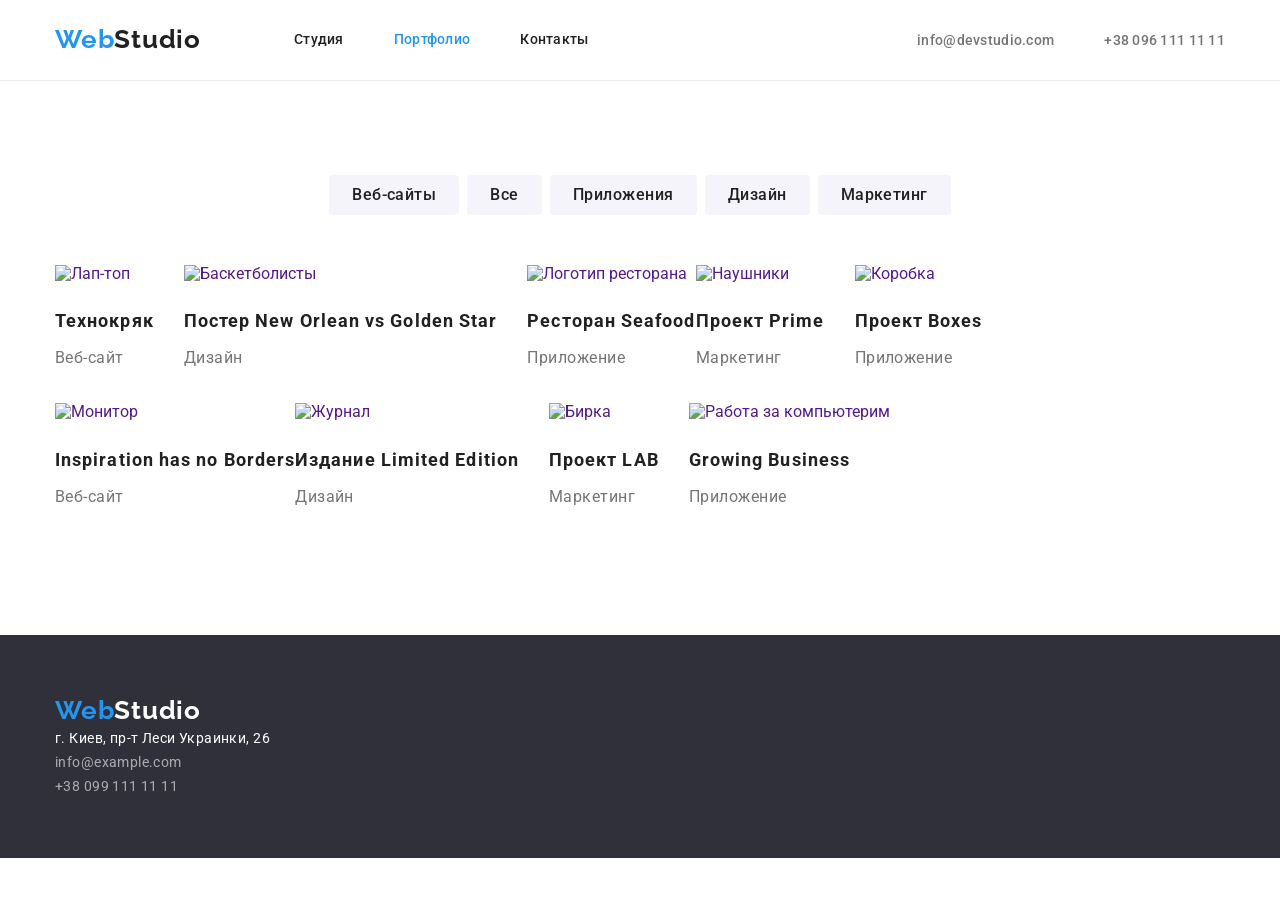
==== portfolio.html @ 8a638c25 "files from hw3 added" ====
<!DOCTYPE html>
<html lang="ru">
  <head>
    <meta charset="UTF-8" />
    <meta name="viewport" content="width=device-width, initial-scale=1.0" />
    <title>Document</title>
    <link
      rel="stylesheet"
      href="https://cdnjs.cloudflare.com/ajax/libs/modern-normalize/0.7.0/modern-normalize.min.css"
    />
    <link
      href="https://fonts.googleapis.com/css2?family=Raleway:wght@700&family=Roboto:wght@400;500;700&display=swap"
      rel="stylesheet"
    />
    <link rel="stylesheet" href="./css/styles.css" />
  </head>
  <body>
    <header class="header">
      <div class="container page-header">
        <nav class="site-nav">
          <a class="logo" href="./index.html">
            Web<span class="light">Studio</span>
          </a>
          <ul class="nav-list">
            <li class="item"><a href="./index.html" class="link">Студия</a></li>
            <li class="item">
              <a href="./portfolio.html" class="link current">Портфолио</a>
            </li>
            <li class="item"><a href="" class="link">Контакты</a></li>
          </ul>
		</nav>
          <ul class="site-contact">
            <li class="item">
              <a href="mailto:info@devstudio.com" class="link"
                >info@devstudio.com</a
              >
            </li>
            <li class="item">
              <a href="tel:+380961111111" class="link">+38 096 111 11 11</a>
            </li>
          </ul>
        
      </div>
	  
    </header>
    <main>
      <section class="section">
        <div class="container">
          <ul class="filter">
            <li class="item"><a class="button" href="">Веб-сайты</a></li>
            <li class="item"><a class="button" href="">Все</a></li>
            <li class="item"><a class="button" href="">Приложения</a></li>
            <li class="item"><a class="button" href="">Дизайн</a></li>
            <li class="item"><a class="button" href="">Маркетинг</a></li>
          </ul>
          <section>
            <ul class="works">
              <li class="item">
                <a href=""
                  ><img
                    src="./images/Технокряк.png"
                    width="370px"
                    alt="Лап-топ"
                  />
                  <h3 class="section-title">Технокряк</h3>
                  <p>Веб-сайт</p></a
                >
              </li>
              <li class="item">
                <a href=""
                  ><img
                    src="./images/Постер.png"
                    width="370px"
                    alt="Баскетболисты"
                  />
                  <h3 class="section-title">
                    Постер New Orlean vs Golden Star
                  </h3>
                  <p>Дизайн</p></a
                >
              </li>
              <li class="item">
                <a href=""
                  ><img
                    src="./images/ресторан.png"
                    width="370px"
                    alt="Логотип ресторана"
                  />
                  <h3 class="section-title">Ресторан Seafood</h3>
                  <p>Приложение</p></a
                >
              </li>
              <li class="item">
                <a href=""
                  ><img
                    src="./images/проект.png"
                    width="370px"
                    alt="Наушники"
                  />
                  <h3 class="section-title">Проект Prime</h3>
                  <p>Маркетинг</p></a
                >
              </li>
              <li class="item">
                <a href=""
                  ><img
                    src="./images/проект-коробки.png"
                    width="370px"
                    alt="Коробка"
                  />
                  <h3 class="section-title">Проект Boxes</h3>
                  <p>Приложение</p></a
                >
              </li>
              <li class="item">
                <a href=""
                  ><img
                    src="./images/нет-границ.png"
                    width="370px"
                    alt="Монитор"
                  />
                  <h3 class="section-title">Inspiration has no Borders</h3>
                  <p>Веб-сайт</p></a
                >
              </li>
              <li class="item">
                <a href=""
                  ><img src="./images/издание.png" width="370px" alt="Журнал" />
                  <h3 class="section-title">Издание Limited Edition</h3>
                  <p>Дизайн</p></a
                >
              </li>
              <li class="item">
                <a href=""
                  ><img
                    src="./images/проект-лаб.png"
                    width="370px"
                    alt="Бирка"
                  />
                  <h3 class="section-title">Проект LAB</h3>
                  <p>Маркетинг</p></a
                >
              </li>
              <li class="item">
                <a href=""
                  ><img
                    src="./images/бизнес.png"
                    width="370px"
                    alt="Работа за компьютерим"
                  />
                  <h3 class="section-title">Growing Business</h3>
                  <p>Приложение</p></a
                >
              </li>
            </ul>
          </section>
        </div>
      </section>
    </main>
    <footer>
      <div class="container page-footer">
        <a href="./index.html" class="logo">
          Web<span class="dark">Studio</span>
        </a>

        <address class="address">
          г. Киев, пр-т Леси Украинки, 26 <br />
          <a href="mailto:info@example.com" class="link">info@example.com</a>
          <br />
          <a href="tel:+380991111111" class="link">+38 099 111 11 11</a>
        </address>
      </div>
    </footer>
  </body>
</html>
---- css/styles.css ----
:root {
  --primary-text-color: #757575;
  --title-text-color: #212121;
  --accent-color: #2196f3;
  --white-color: #ffffff;
  --secondary-bg-color: #2f303a;
  --secondary-button-color: #f5f4fa;
  --secondary-address-color: rgba(255, 255, 255, 0.6);
  --header-border-color: #ececec;
}

body {
  background-color: var(--white-color);
  color: var(--primary-text-color);
  font-family: Roboto, sans-serif;
}

.container {
  margin-left: auto;
  margin-right: auto;
  width: 1200px;
  padding-left: 15px;
  padding-right: 15px;
}

ul,
p,
h1,
h2,
h3,
h4,
h5,
h6 {
  margin: 0px;
  padding: 0px;
}

li {
  list-style: none;
}

a {
  text-decoration: none;
  /* Убираем подчёркивание */
}

/* Logo */
.logo {
  color: var(--accent-color);
  font-family: Raleway, sans-serif;
  font-weight: 700;
  font-size: 26px;
  line-height: 1.2;
  letter-spacing: 0.03em;
}
.logo .dark {
  margin-bottom: 20px;

  color: var(--white-color);
}

.logo .light {
  margin-bottom: 25px;

  color: var(--title-text-color);
}

/* Header */

.page-header {
  display: flex;
  align-items: center;
}

.header {
  border-bottom: 1px solid var(--header-border-color);
}

.site-nav {
  display: flex;
  align-items: center;
}

.nav-list {
  display: flex;
  margin-left: 93px;
}

.nav-list .item:not(:last-child) {
  margin-right: 50px;
}

.nav-list .link {
  display: inline-block;
  padding-top: 32px;
  padding-bottom: 32px;

  color: var(--title-text-color);
  font-weight: 500;
  font-size: 14px;
  line-height: 1.14;
  letter-spacing: 0.02em;
}

.site-contact {
  display: flex;
  margin-left: auto;
}

.site-contact .item + .item {
  margin-left: 50px;
}

.site-contact .link {
  color: var(--primary-text-color);

  font-weight: 500;
  font-size: 14px;
  line-height: 1.14;
  letter-spacing: 0.02em;
}

.nav-list .link.current,
.nav-list .link:hover,
.nav-list .link:focus,
.site-contact .link:hover,
.site-contact .link:focus,
.address .link:hover,
.address .link:focus {
  color: var(--accent-color);
}

/* Main */

.section {
  padding: 94px 0px;
}

.section-title {
  color: var(--title-text-color);
}

.advantages .list-advantages {
  display: flex;
}

.advantages .item {
  width: calc((100% - (30px * 3)) / 4);
}

.advantages .item + .item {
  margin-left: 30px;
}

.advantages .section-title {
  display: inline-block;
  margin-bottom: 10px;

  font-weight: 700;
  font-size: 14px;
  line-height: 1.14;
  letter-spacing: 0.03em;
  text-transform: uppercase;
}
.advantages p {
  font-size: 14px;
  line-height: 1.71;
  letter-spacing: 0.03em;
}

.workout {
  display: flex;
}

.workout .item + .item {
  margin-left: 30px;
}

.hero {
  background-color: var(--secondary-bg-color);
  text-align: center;
}

.hero-title {
  margin-top: 0px;
  margin-bottom: 30px;

  color: var(--white-color);

  font-weight: 900;
  font-size: 44px;
  line-height: 1.36;
  letter-spacing: 0.06em;
  text-transform: uppercase;
}

.team {
  background-color: var(--secondary-button-color);
}

.team-members {
  display: flex;
}

.team-members .item:not(:last-child) {
  margin-right: 30px;
}

.team .section-title {
}

.team h3 {
  margin-top: 30px;
  margin-bottom: 10px;

  color: var(--title-text-color);

  font-weight: 500;
  font-size: 16px;
  line-height: 1.19;
  text-align: center;
  letter-spacing: 0.03em;
}

.team p {
  font-size: 16px;
  line-height: 1.19;
  text-align: center;
  letter-spacing: 0.03em;
}

.filter {
  display: flex;
  justify-content: center;
  margin-bottom: 50px;
}

.filter .item:not(:last-child) {
  margin-right: 8px;
}

/* Buttons */

.button {
  display: inline-block;
  border: 1px solid transparent;
  border-radius: 4px;
}

.button.primary {
  padding: 10px 32px;

  background-color: var(--accent-color);
  color: var(--white-color);

  font-weight: 700;
  font-size: 16px;
  line-height: 1.87;
  /* display: flex; */
  /* align-items: center; */
  /* text-align: center; */
  letter-spacing: 0.06em;
}

.filter .button {
  padding: 6px 22px;

  background-color: var(--secondary-button-color);
  color: var(--title-text-color);

  font-weight: 500;
  font-size: 16px;
  line-height: 1.62;
  letter-spacing: 0.03em;
}

.filter .button:hover,
.filter .button:focus {
  background-color: var(--accent-color);
  color: var(--white-color);
}

.works {
  display: flex;
  flex-wrap: wrap;
}

.works .item:not(:nth-child(3n)) {
  margin-right: 30px;
}

.works .item:not(:nth-last-child(-n + 3)) {
  margin-bottom: 30px;
}

.works .section-title {
  margin-top: 20px;
  margin-bottom: 4px;
}

h2.section-title {
  margin-bottom: 50px;

  font-weight: 700;
  font-size: 36px;
  line-height: 1.17;
  text-align: center;
  letter-spacing: 0.03em;
}

.works .section-title {
  font-weight: 700;
  font-size: 18px;
  line-height: 2;
  letter-spacing: 0.06em;
}

.works p {
  color: var(--primary-text-color);

  font-size: 16px;
  line-height: 1.87;
  letter-spacing: 0.03em;
}

/* Footer */

footer {
  background-color: var(--secondary-bg-color);
}

.page-footer {
  padding-top: 60px;
  padding-bottom: 60px;
}
.address {
  color: var(--white-color);
  font-style: normal;
  font-size: 14px;
  line-height: 1.71;
  letter-spacing: 0.03em;
}

.address .link {
  color: var(--secondary-address-color);
  margin: 9px 0px;
}
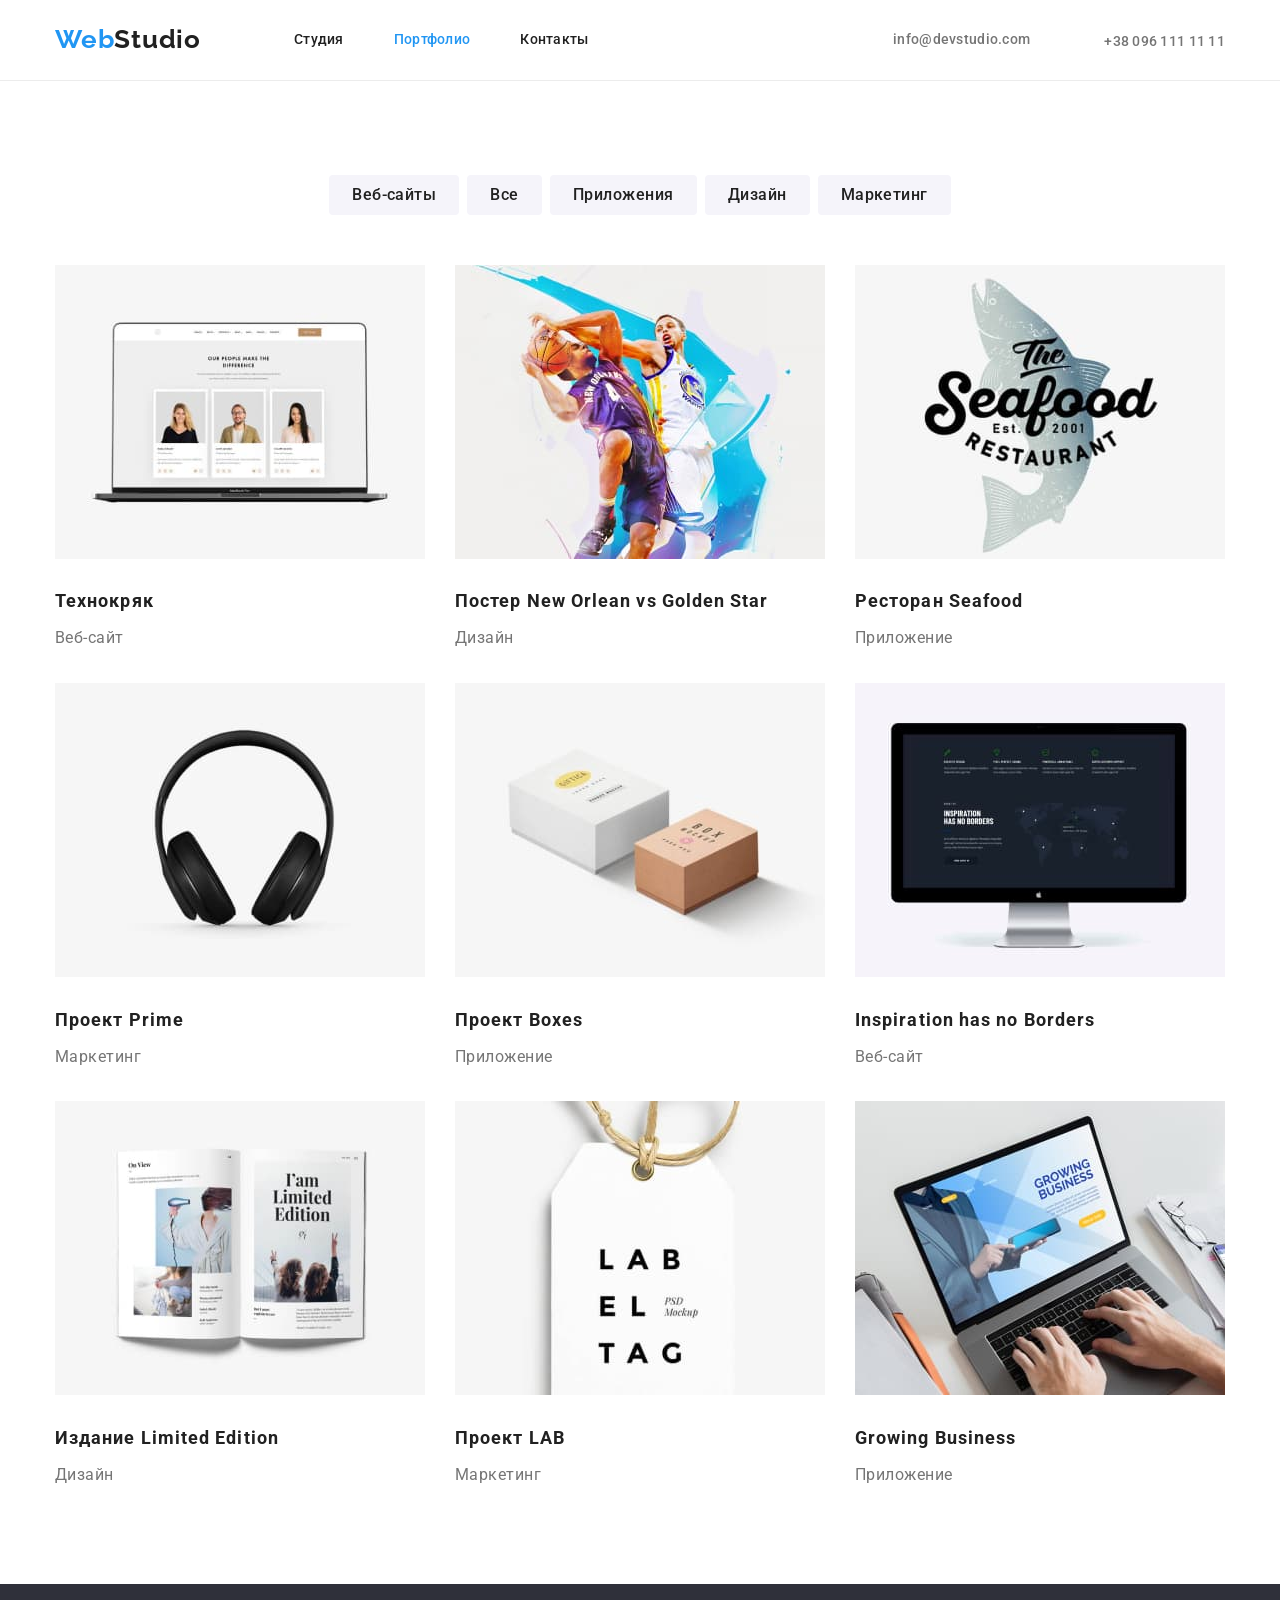
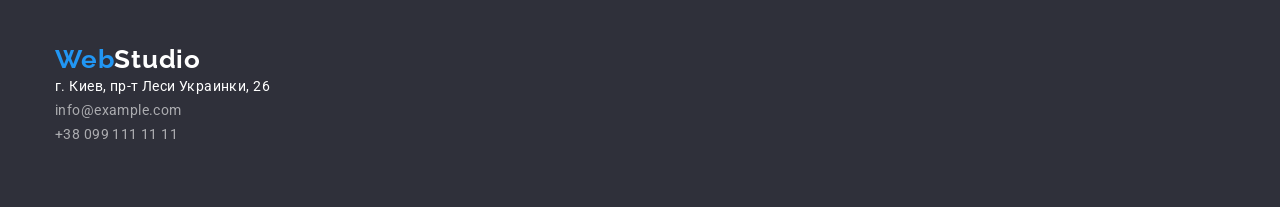
==== commit 3493f021: "links added" ====
--- a/portfolio.html
+++ b/portfolio.html
@@ -28,20 +28,18 @@
             </li>
             <li class="item"><a href="" class="link">Контакты</a></li>
           </ul>
-		</nav>
-          <ul class="site-contact">
-            <li class="item">
-              <a href="mailto:info@devstudio.com" class="link"
-                >info@devstudio.com</a
-              >
-            </li>
-            <li class="item">
-              <a href="tel:+380961111111" class="link">+38 096 111 11 11</a>
-            </li>
-          </ul>
-        
+        </nav>
+        <ul class="site-contact">
+          <li class="item">
+            <a href="mailto:info@devstudio.com" class="link"
+              >info@devstudio.com</a
+            >
+          </li>
+          <li class="item">
+            <a href="tel:+380961111111" class="link">+38 096 111 11 11</a>
+          </li>
+        </ul>
       </div>
-	  
     </header>
     <main>
       <section class="section">
@@ -58,7 +56,7 @@
               <li class="item">
                 <a href=""
                   ><img
-                    src="./images/Технокряк.png"
+                    src="./images/Технокряк.jpg"
                     width="370px"
                     alt="Лап-топ"
                   />
@@ -69,7 +67,7 @@
               <li class="item">
                 <a href=""
                   ><img
-                    src="./images/Постер.png"
+                    src="./images/Постер.jpg"
                     width="370px"
                     alt="Баскетболисты"
                   />
@@ -82,7 +80,7 @@
               <li class="item">
                 <a href=""
                   ><img
-                    src="./images/ресторан.png"
+                    src="./images/ресторан.jpg"
                     width="370px"
                     alt="Логотип ресторана"
                   />
@@ -93,7 +91,7 @@
               <li class="item">
                 <a href=""
                   ><img
-                    src="./images/проект.png"
+                    src="./images/проект.jpg"
                     width="370px"
                     alt="Наушники"
                   />
@@ -104,7 +102,7 @@
               <li class="item">
                 <a href=""
                   ><img
-                    src="./images/проект-коробки.png"
+                    src="./images/проект-коробки.jpg"
                     width="370px"
                     alt="Коробка"
                   />
@@ -115,7 +113,7 @@
               <li class="item">
                 <a href=""
                   ><img
-                    src="./images/нет-границ.png"
+                    src="./images/нет-границ.jpg"
                     width="370px"
                     alt="Монитор"
                   />
@@ -125,7 +123,7 @@
               </li>
               <li class="item">
                 <a href=""
-                  ><img src="./images/издание.png" width="370px" alt="Журнал" />
+                  ><img src="./images/издание.jpg" width="370px" alt="Журнал" />
                   <h3 class="section-title">Издание Limited Edition</h3>
                   <p>Дизайн</p></a
                 >
@@ -133,7 +131,7 @@
               <li class="item">
                 <a href=""
                   ><img
-                    src="./images/проект-лаб.png"
+                    src="./images/проект-лаб.jpg"
                     width="370px"
                     alt="Бирка"
                   />
@@ -144,7 +142,7 @@
               <li class="item">
                 <a href=""
                   ><img
-                    src="./images/бизнес.png"
+                    src="./images/бизнес.jpg"
                     width="370px"
                     alt="Работа за компьютерим"
                   />
--- a/css/styles.css
+++ b/css/styles.css
@@ -107,6 +107,28 @@
   margin-left: auto;
 }
 
+.site-contact .item:nth-child(1)::before {
+  content: "";
+  display: inline-flex;
+  width: 16px;
+  height: 12px;
+  background-size: contain;
+  background-image: url(../images/envelope.svg);
+  background-repeat: no-repeat;
+  margin-right: 10px;
+}
+
+.site-contact .item:nth-child(2)::before {
+  content: "";
+  display: inline-flex;
+  width: 10px;
+  height: 16px;
+  background-size: contain;
+  background-image: url(../images/smartphone.svg);
+  background-repeat: no-repeat;
+  margin-right: 10px;
+}
+
 .site-contact .item + .item {
   margin-left: 50px;
 }
@@ -168,6 +190,35 @@
   letter-spacing: 0.03em;
 }
 
+.list-advantages .item::before {
+  content: "";
+  display: inline-flex;
+  background-color: var(--secondary-button-color);
+  background-position: 50% 50%;
+  background-repeat: no-repeat;
+
+  width: 270px;
+  height: 120px;
+  border-radius: 4px;
+  margin-bottom: 30px;
+}
+
+.list-advantages .item:nth-child(1)::before {
+  background-image: url(../images/antenna.svg);
+}
+
+.list-advantages .item:nth-child(2)::before {
+  background-image: url(../images/clock.svg);
+}
+
+.list-advantages .item:nth-child(3)::before {
+  background-image: url(../images/diagram.svg);
+}
+
+.list-advantages .item:nth-child(4)::before {
+  background-image: url(../images/astronaut.svg);
+}
+
 .workout {
   display: flex;
 }
@@ -178,6 +229,19 @@
 
 .hero {
   background-color: var(--secondary-bg-color);
+
+  background-image: linear-gradient(
+      to right,
+      rgba(47, 48, 58, 0.4),
+      rgba(47, 48, 58, 0.4)
+    ),
+    url(../images/hero-bg.jpg);
+  background-repeat: no-repeat;
+  background-position: center;
+
+  padding-top: 200px;
+  padding-bottom: 200px;
+
   text-align: center;
 }
 
@@ -206,7 +270,15 @@
   margin-right: 30px;
 }
 
-.team .section-title {
+.team-members > .item {
+  box-shadow: 0px 1px 3px rgba(0, 0, 0, 0.12), 0px 1px 1px rgba(0, 0, 0, 0.14),
+    0px 2px 1px rgba(0, 0, 0, 0.2);
+  border-radius: 0px 0px 4px 4px;
+  padding-bottom: 30px;
+}
+
+.team-members .item .social-links {
+  display: flex;
 }
 
 .team h3 {
@@ -223,10 +295,32 @@
 }
 
 .team p {
+  margin-bottom: 16px;
   font-size: 16px;
   line-height: 1.19;
   text-align: center;
   letter-spacing: 0.03em;
+}
+.team .social-links {
+  width: 206px;
+  height: 44px;
+  margin-right: 32px;
+  margin-left: 32px;
+}
+
+.team .social-links .social-item {
+  display: flex;
+  justify-content: center;
+  align-items: center;
+
+  width: 44px;
+  height: 44px;
+  border-radius: 50%;
+  background-color: #green;
+}
+
+.team .social-links .social-item:not(:last-child) {
+  margin-right: 10px;
 }
 
 .filter {
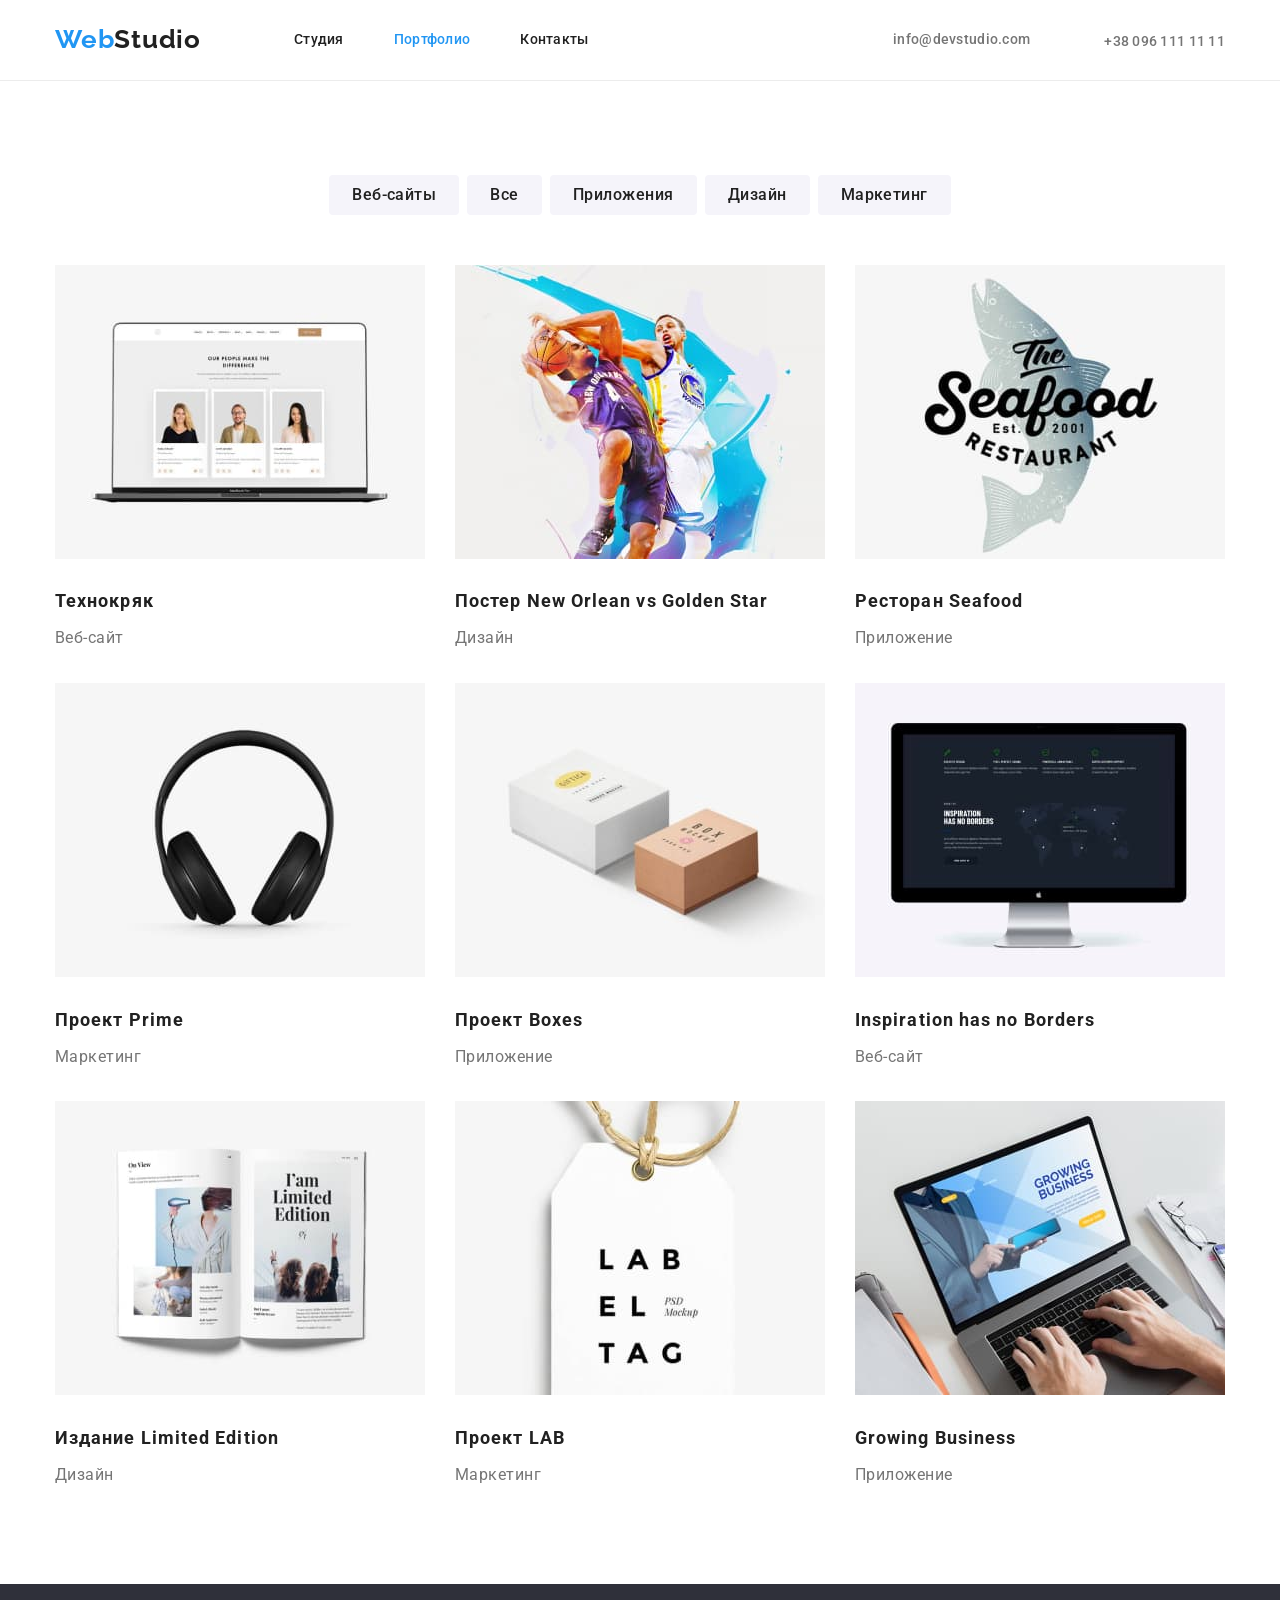
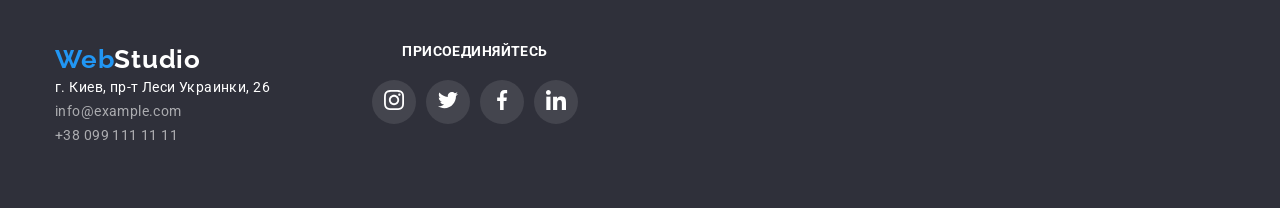
==== commit a5673640: "footer soc links added" ====
--- a/portfolio.html
+++ b/portfolio.html
@@ -157,16 +157,55 @@
     </main>
     <footer>
       <div class="container page-footer">
-        <a href="./index.html" class="logo">
-          Web<span class="dark">Studio</span>
-        </a>
+        <section class="address">
+          <a href="./index.html" class="logo">
+            Web<span class="dark">Studio</span>
+          </a>
 
-        <address class="address">
-          г. Киев, пр-т Леси Украинки, 26 <br />
-          <a href="mailto:info@example.com" class="link">info@example.com</a>
-          <br />
-          <a href="tel:+380991111111" class="link">+38 099 111 11 11</a>
-        </address>
+          <address class="address">
+            г. Киев, пр-т Леси Украинки, 26 <br />
+            <a href="mailto:info@example.com" class="link">info@example.com</a>
+            <br />
+            <a href="tel:+380991111111" class="link">+38 099 111 11 11</a>
+          </address>
+        </section>
+        <section class="join">
+          <h2 class="join-title">присоединяйтесь</h2>
+          <ul class="join-list social-links">
+            <li class="social-item">
+              <a href="" class="link"
+                ><img
+                  class="img"
+                  src="./images/instagram-2.svg"
+                  alt="instagram link"
+              /></a>
+            </li>
+            <li class="social-item">
+              <a href="" class="link"
+                ><img
+                  class="img"
+                  src="./images/twitter-1.svg"
+                  alt="twitter link"
+              /></a>
+            </li>
+            <li class="social-item">
+              <a href="" class="link"
+                ><img
+                  class="img"
+                  src="./images/facebook-1.svg"
+                  alt="facebook link"
+              /></a>
+            </li>
+            <li class="social-item">
+              <a href="" class="link"
+                ><img
+                  class="img"
+                  src="./images/linkedin-1.svg"
+                  alt="linkedin link"
+              /></a>
+            </li>
+          </ul>
+        </section>
       </div>
     </footer>
   </body>
--- a/css/styles.css
+++ b/css/styles.css
@@ -277,10 +277,6 @@
   padding-bottom: 30px;
 }
 
-.team-members .item .social-links {
-  display: flex;
-}
-
 .team h3 {
   margin-top: 30px;
   margin-bottom: 10px;
@@ -301,14 +297,15 @@
   text-align: center;
   letter-spacing: 0.03em;
 }
-.team .social-links {
+.social-links {
+  display: flex;
   width: 206px;
   height: 44px;
   margin-right: 32px;
   margin-left: 32px;
 }
 
-.team .social-links .social-item {
+.social-item {
   display: flex;
   justify-content: center;
   align-items: center;
@@ -316,11 +313,25 @@
   width: 44px;
   height: 44px;
   border-radius: 50%;
-  background-color: #green;
-}
-
-.team .social-links .social-item:not(:last-child) {
+}
+
+.social-item:not(:last-child) {
   margin-right: 10px;
+}
+.regular-customers .regular-customer-list {
+  display: flex;
+  justify-content: space-between;
+  width: 1170;
+}
+
+.regular-customers-link {
+  display: flex;
+  justify-content: center;
+  width: 170px;
+  height: 90px;
+
+  border: 1px solid #afb1b8;
+  border-radius: 4px;
 }
 
 .filter {
@@ -424,6 +435,7 @@
 }
 
 .page-footer {
+  display: flex;
   padding-top: 60px;
   padding-bottom: 60px;
 }
@@ -439,3 +451,25 @@
   color: var(--secondary-address-color);
   margin: 9px 0px;
 }
+
+.join {
+  margin-left: 70px;
+}
+
+.join-title {
+  margin-bottom: 20px;
+
+  color: var(--white-color);
+
+  font-family: Roboto;
+  font-weight: 700;
+  font-size: 14px;
+  line-height: 1.14;
+  letter-spacing: 0.03em;
+  text-transform: uppercase;
+  text-align: center;
+}
+
+.join .social-item {
+  background-color: rgba(255, 255, 255, 0.1);
+}
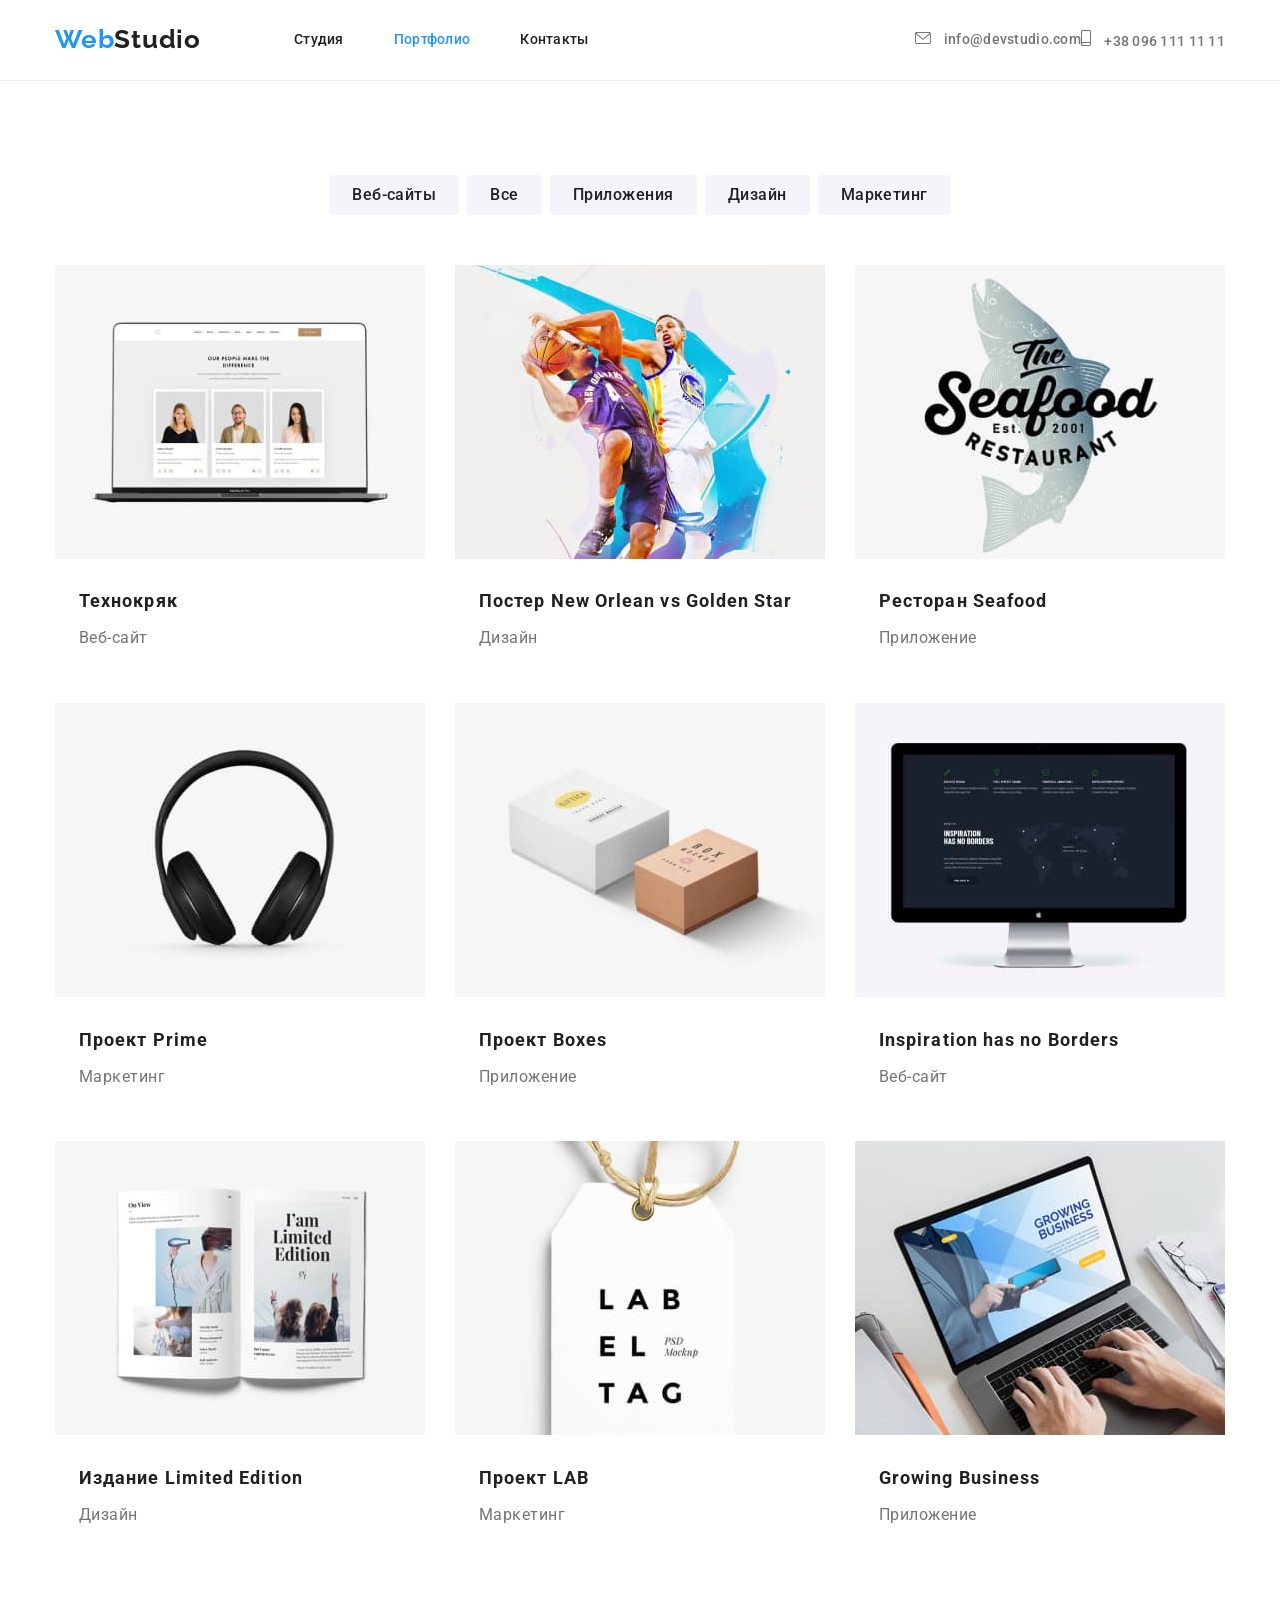
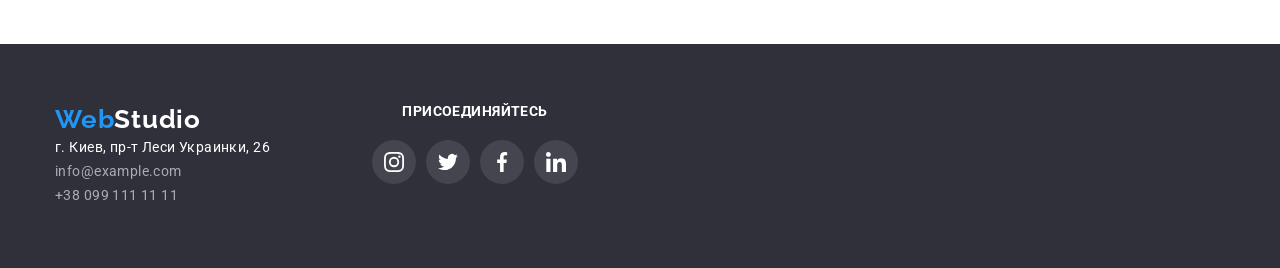
==== commit a1781848: "portfolio social links added" ====
--- a/portfolio.html
+++ b/portfolio.html
@@ -32,11 +32,19 @@
         <ul class="site-contact">
           <li class="item">
             <a href="mailto:info@devstudio.com" class="link"
-              >info@devstudio.com</a
+              ><svg class="icon" width="16" height="12">
+                <use href="./images/sprite.svg#envelope"></use>
+              </svg>
+              info@devstudio.com</a
             >
           </li>
           <li class="item">
-            <a href="tel:+380961111111" class="link">+38 096 111 11 11</a>
+            <a href="tel:+380961111111" class="link">
+              <svg class="icon" width="10" height="16">
+                <use href="./images/sprite.svg#smartphone"></use>
+              </svg>
+              +38 096 111 11 11</a
+            >
           </li>
         </ul>
       </div>
@@ -173,36 +181,32 @@
           <h2 class="join-title">присоединяйтесь</h2>
           <ul class="join-list social-links">
             <li class="social-item">
-              <a href="" class="link"
-                ><img
-                  class="img"
-                  src="./images/instagram-2.svg"
-                  alt="instagram link"
-              /></a>
-            </li>
-            <li class="social-item">
-              <a href="" class="link"
-                ><img
-                  class="img"
-                  src="./images/twitter-1.svg"
-                  alt="twitter link"
-              /></a>
-            </li>
-            <li class="social-item">
-              <a href="" class="link"
-                ><img
-                  class="img"
-                  src="./images/facebook-1.svg"
-                  alt="facebook link"
-              /></a>
-            </li>
-            <li class="social-item">
-              <a href="" class="link"
-                ><img
-                  class="img"
-                  src="./images/linkedin-1.svg"
-                  alt="linkedin link"
-              /></a>
+              <a href="" class="link">
+                <svg class="icon" width="20" height="20">
+                  <use href="./images/sprite.svg#instagram"></use>
+                </svg>
+              </a>
+            </li>
+            <li class="social-item">
+              <a href="" class="link">
+                <svg class="icon" width="20" height="20">
+                  <use href="./images/sprite.svg#twitter"></use>
+                </svg>
+              </a>
+            </li>
+            <li class="social-item">
+              <a href="" class="link">
+                <svg class="icon" width="20" height="20">
+                  <use href="./images/sprite.svg#facebook"></use>
+                </svg>
+              </a>
+            </li>
+            <li class="social-item">
+              <a href="" class="link">
+                <svg class="icon" width="20" height="20">
+                  <use href="./images/sprite.svg#linkedin"></use>
+                </svg>
+              </a>
             </li>
           </ul>
         </section>
--- a/css/styles.css
+++ b/css/styles.css
@@ -103,11 +103,16 @@
 }
 
 .site-contact {
-  display: flex;
+  display: inline-flex;
   margin-left: auto;
 }
 
-.site-contact .item:nth-child(1)::before {
+.site-contact .icon {
+
+  margin-right: 10px;
+}
+
+/* .site-contact .item:nth-child(1)::before {
   content: "";
   display: inline-flex;
   width: 16px;
@@ -126,11 +131,11 @@
   background-size: contain;
   background-image: url(../images/smartphone.svg);
   background-repeat: no-repeat;
-  margin-right: 10px;
-}
-
-.site-contact .item + .item {
-  margin-left: 50px;
+  margin-right: 10px; */
+}
+
+.site-contact .item:not(:last-child) {
+    margin-right: 50px;
 }
 
 .site-contact .link {
@@ -162,71 +167,6 @@
   color: var(--title-text-color);
 }
 
-.advantages .list-advantages {
-  display: flex;
-}
-
-.advantages .item {
-  width: calc((100% - (30px * 3)) / 4);
-}
-
-.advantages .item + .item {
-  margin-left: 30px;
-}
-
-.advantages .section-title {
-  display: inline-block;
-  margin-bottom: 10px;
-
-  font-weight: 700;
-  font-size: 14px;
-  line-height: 1.14;
-  letter-spacing: 0.03em;
-  text-transform: uppercase;
-}
-.advantages p {
-  font-size: 14px;
-  line-height: 1.71;
-  letter-spacing: 0.03em;
-}
-
-.list-advantages .item::before {
-  content: "";
-  display: inline-flex;
-  background-color: var(--secondary-button-color);
-  background-position: 50% 50%;
-  background-repeat: no-repeat;
-
-  width: 270px;
-  height: 120px;
-  border-radius: 4px;
-  margin-bottom: 30px;
-}
-
-.list-advantages .item:nth-child(1)::before {
-  background-image: url(../images/antenna.svg);
-}
-
-.list-advantages .item:nth-child(2)::before {
-  background-image: url(../images/clock.svg);
-}
-
-.list-advantages .item:nth-child(3)::before {
-  background-image: url(../images/diagram.svg);
-}
-
-.list-advantages .item:nth-child(4)::before {
-  background-image: url(../images/astronaut.svg);
-}
-
-.workout {
-  display: flex;
-}
-
-.workout .item + .item {
-  margin-left: 30px;
-}
-
 .hero {
   background-color: var(--secondary-bg-color);
 
@@ -258,6 +198,84 @@
   text-transform: uppercase;
 }
 
+
+.advantages .list-advantages {
+  display: flex;
+}
+
+.advantages .item {
+  width: calc((100% - (30px * 3)) / 4);
+}
+
+.advantages .item + .item {
+  margin-left: 30px;
+}
+
+.advantages .section-title {
+  display: inline-block;
+  margin-bottom: 10px;
+
+  font-weight: 700;
+  font-size: 14px;
+  line-height: 1.14;
+  letter-spacing: 0.03em;
+  text-transform: uppercase;
+}
+.advantages p {
+  font-size: 14px;
+  line-height: 1.71;
+  letter-spacing: 0.03em;
+}
+
+.advantages-rectangle {
+  background-color: var(--secondary-button-color);
+  display: flex;
+  justify-content: center;
+   align-items: center;
+  width: 270px;
+  height: 120px;
+  border-radius: 4px;
+  margin-bottom: 30px;
+}
+/* .list-advantages .item::before {
+  content: "";
+  display: inline-flex;
+  background-color: var(--secondary-button-color);
+  background-position: 50% 50%;
+  background-repeat: no-repeat;
+
+  width: 270px;
+  height: 120px;
+  border-radius: 4px;
+  margin-bottom: 30px;
+}
+
+.list-advantages .item:nth-child(1)::before {
+  background-image: url(../images/antenna.svg);
+}
+
+.list-advantages .item:nth-child(2)::before {
+  background-image: url(../images/clock.svg);
+}
+
+.list-advantages .item:nth-child(3)::before {
+  background-image: url(../images/diagram.svg);
+}
+
+.list-advantages .item:nth-child(4)::before {
+  background-image: url(../images/astronaut.svg);
+} */
+
+.workout {
+  display: flex;
+}
+
+.workout .item + .item {
+  margin-left: 30px;
+}
+
+
+
 .team {
   background-color: var(--secondary-button-color);
 }
@@ -305,8 +323,8 @@
   margin-left: 32px;
 }
 
-.social-item {
-  display: flex;
+.social-item .link {
+  display: inline-flex;
   justify-content: center;
   align-items: center;
 
@@ -325,8 +343,9 @@
 }
 
 .regular-customers-link {
-  display: flex;
-  justify-content: center;
+      display: inline-flex;
+    justify-content: center;
+    align-items: center;
   width: 170px;
   height: 90px;
 
@@ -334,6 +353,19 @@
   border-radius: 4px;
 }
 
+.regular-customers-link:hover {
+  border: 1px solid var(--accent-color)
+}
+
+.regular-customers-link .icon {
+fill: #AFB1B8;
+}
+
+.regular-customers-link:hover .icon {
+fill: var(--accent-color);
+}
+
+
 .filter {
   display: flex;
   justify-content: center;
@@ -342,6 +374,10 @@
 
 .filter .item:not(:last-child) {
   margin-right: 8px;
+}
+
+.filter .item:hover {
+  box-shadow: 0px 3px 1px rgba(0, 0, 0, 0.1), 0px 1px 2px rgba(0, 0, 0, 0.08), 0px 2px 2px rgba(0, 0, 0, 0.12);
 }
 
 /* Buttons */
@@ -361,10 +397,7 @@
   font-weight: 700;
   font-size: 16px;
   line-height: 1.87;
-  /* display: flex; */
-  /* align-items: center; */
-  /* text-align: center; */
-  letter-spacing: 0.06em;
+    letter-spacing: 0.06em;
 }
 
 .filter .button {
@@ -398,9 +431,14 @@
   margin-bottom: 30px;
 }
 
+.works .item:hover {
+  box-shadow: 0px 1px 1px rgba(0, 0, 0, 0.12), 0px 4px 4px rgba(0, 0, 0, 0.06), 1px 4px 6px rgba(0, 0, 0, 0.16);
+}
+
 .works .section-title {
   margin-top: 20px;
   margin-bottom: 4px;
+  margin-left: 24px;
 }
 
 h2.section-title {
@@ -423,6 +461,9 @@
 .works p {
   color: var(--primary-text-color);
 
+  margin-left: 24px;
+  margin-bottom: 20px;
+
   font-size: 16px;
   line-height: 1.87;
   letter-spacing: 0.03em;
@@ -470,6 +511,12 @@
   text-align: center;
 }
 
-.join .social-item {
+.join .social-item .link {
   background-color: rgba(255, 255, 255, 0.1);
 }
+
+
+/* .social-item .link:hover .social-item>.link {
+  background-color: var(--accent-color);
+  
+} */
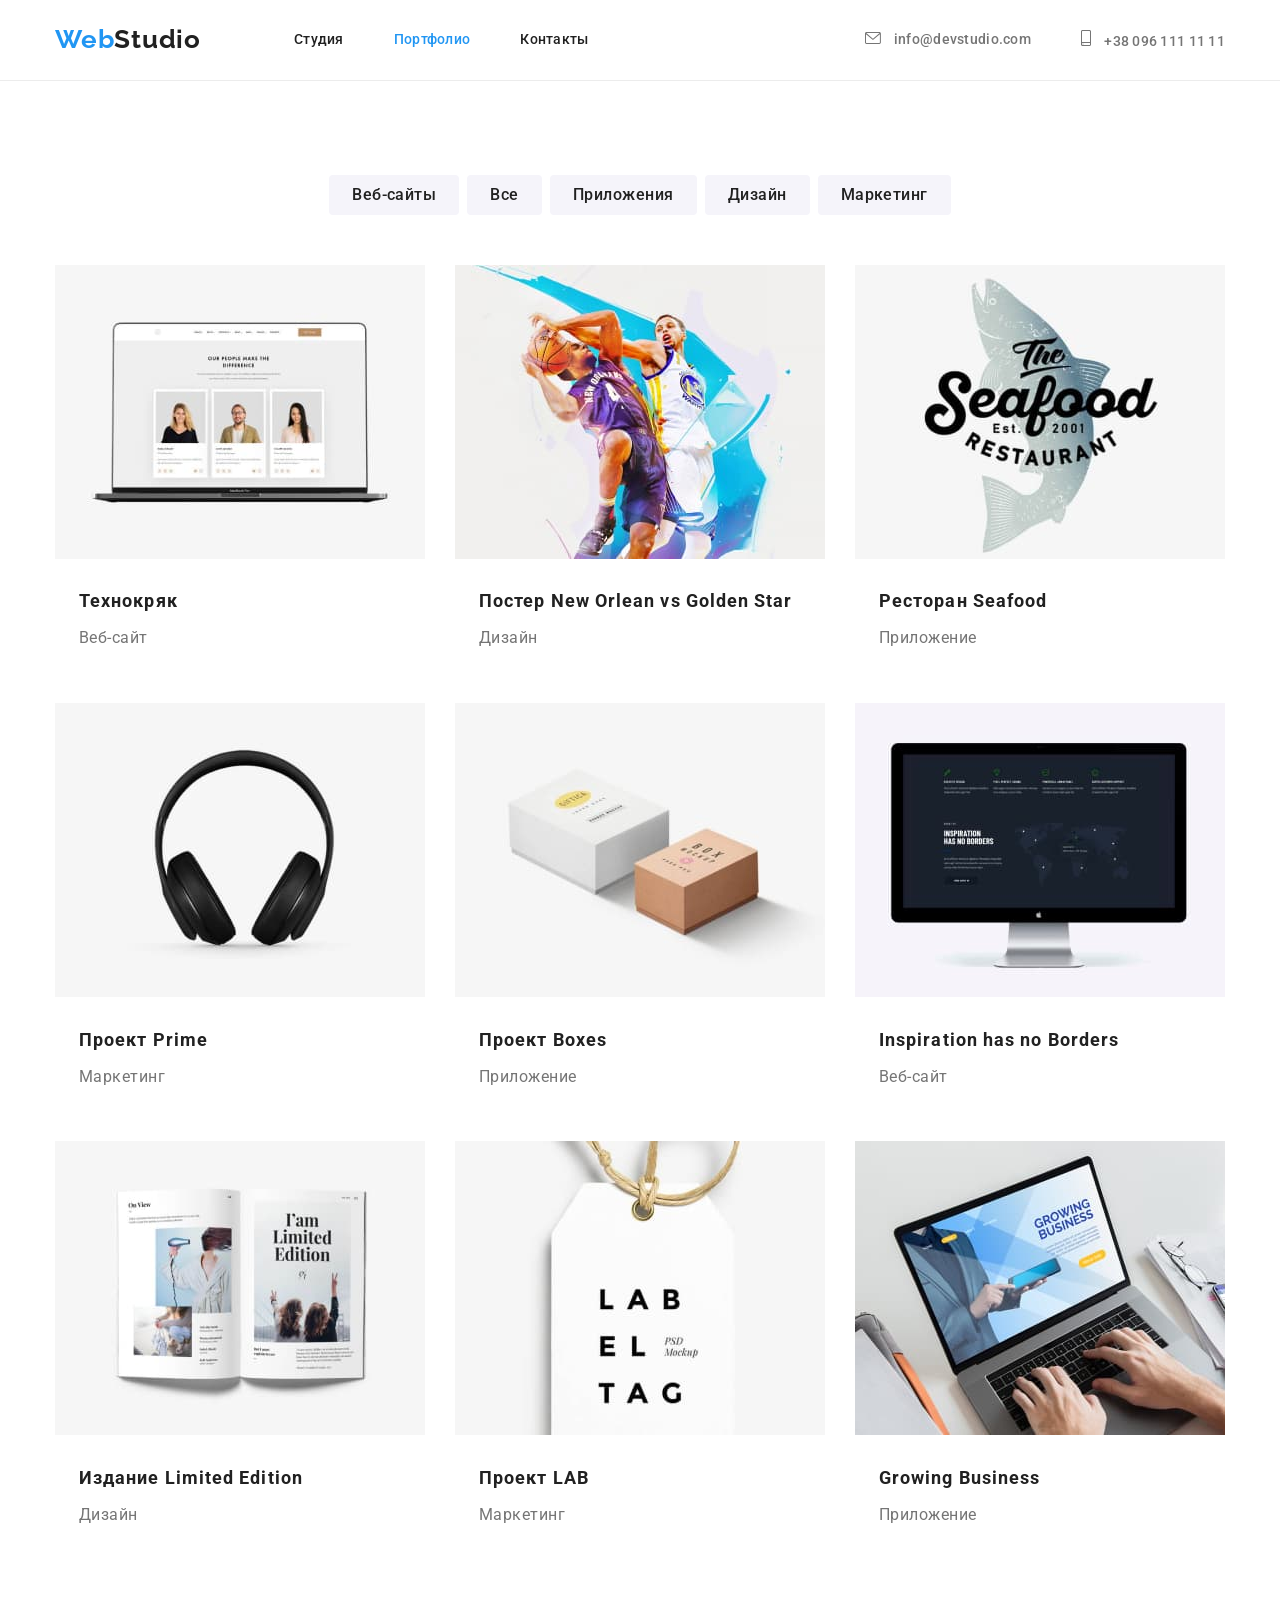
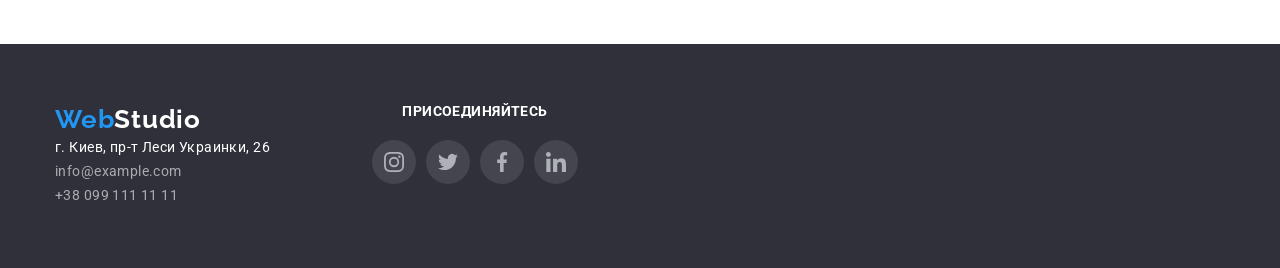
==== commit a020658a: "colors fixed" ====
--- a/portfolio.html
+++ b/portfolio.html
@@ -179,30 +179,31 @@
         </section>
         <section class="join">
           <h2 class="join-title">присоединяйтесь</h2>
-          <ul class="join-list social-links">
-            <li class="social-item">
-              <a href="" class="link">
+
+          <ul class="join-list social-list">
+            <li class="social-item">
+              <a href="" class="social-link">
                 <svg class="icon" width="20" height="20">
                   <use href="./images/sprite.svg#instagram"></use>
                 </svg>
               </a>
             </li>
             <li class="social-item">
-              <a href="" class="link">
+              <a href="" class="social-link">
                 <svg class="icon" width="20" height="20">
                   <use href="./images/sprite.svg#twitter"></use>
                 </svg>
               </a>
             </li>
             <li class="social-item">
-              <a href="" class="link">
+              <a href="" class="social-link">
                 <svg class="icon" width="20" height="20">
                   <use href="./images/sprite.svg#facebook"></use>
                 </svg>
               </a>
             </li>
             <li class="social-item">
-              <a href="" class="link">
+              <a href="" class="social-link">
                 <svg class="icon" width="20" height="20">
                   <use href="./images/sprite.svg#linkedin"></use>
                 </svg>
--- a/css/styles.css
+++ b/css/styles.css
@@ -108,7 +108,7 @@
 }
 
 .site-contact .icon {
-
+  fill: var(--primary-text-color);
   margin-right: 10px;
 }
 
@@ -134,7 +134,11 @@
   margin-right: 10px; */
 }
 
-.site-contact .item:not(:last-child) {
+.site-contact .item {
+  display: inline;
+}
+
+.site-contact>.item:not(:last-child) {
     margin-right: 50px;
 }
 
@@ -145,6 +149,10 @@
   font-size: 14px;
   line-height: 1.14;
   letter-spacing: 0.02em;
+}
+
+.site-contact .link:hover .icon {
+  fill: var(--accent-color);
 }
 
 .nav-list .link.current,
@@ -198,6 +206,10 @@
   text-transform: uppercase;
 }
 
+.advantages h2 {
+  display: none;
+}
+
 
 .advantages .list-advantages {
   display: flex;
@@ -289,6 +301,7 @@
 }
 
 .team-members > .item {
+  background-color: var(--white-color);
   box-shadow: 0px 1px 3px rgba(0, 0, 0, 0.12), 0px 1px 1px rgba(0, 0, 0, 0.14),
     0px 2px 1px rgba(0, 0, 0, 0.2);
   border-radius: 0px 0px 4px 4px;
@@ -315,7 +328,7 @@
   text-align: center;
   letter-spacing: 0.03em;
 }
-.social-links {
+.social-list {
   display: flex;
   width: 206px;
   height: 44px;
@@ -323,19 +336,34 @@
   margin-left: 32px;
 }
 
-.social-item .link {
-  display: inline-flex;
+.social-link {
+  
+  display: flex;
   justify-content: center;
   align-items: center;
 
   width: 44px;
   height: 44px;
   border-radius: 50%;
+  
+}
+
+.social-link .icon {
+  fill: #AFB1B8;  
+}
+
+.social-link:hover{
+background-color: var(--accent-color);
+}
+
+.social-link:hover .icon{
+fill: var(--white-color);
 }
 
 .social-item:not(:last-child) {
   margin-right: 10px;
 }
+
 .regular-customers .regular-customer-list {
   display: flex;
   justify-content: space-between;
@@ -511,12 +539,11 @@
   text-align: center;
 }
 
-.join .social-item .link {
+.join .social-item .social-link {
   background-color: rgba(255, 255, 255, 0.1);
 }
 
 
-/* .social-item .link:hover .social-item>.link {
+.join .social-item .social-link:hover {
   background-color: var(--accent-color);
-  
-} */+}
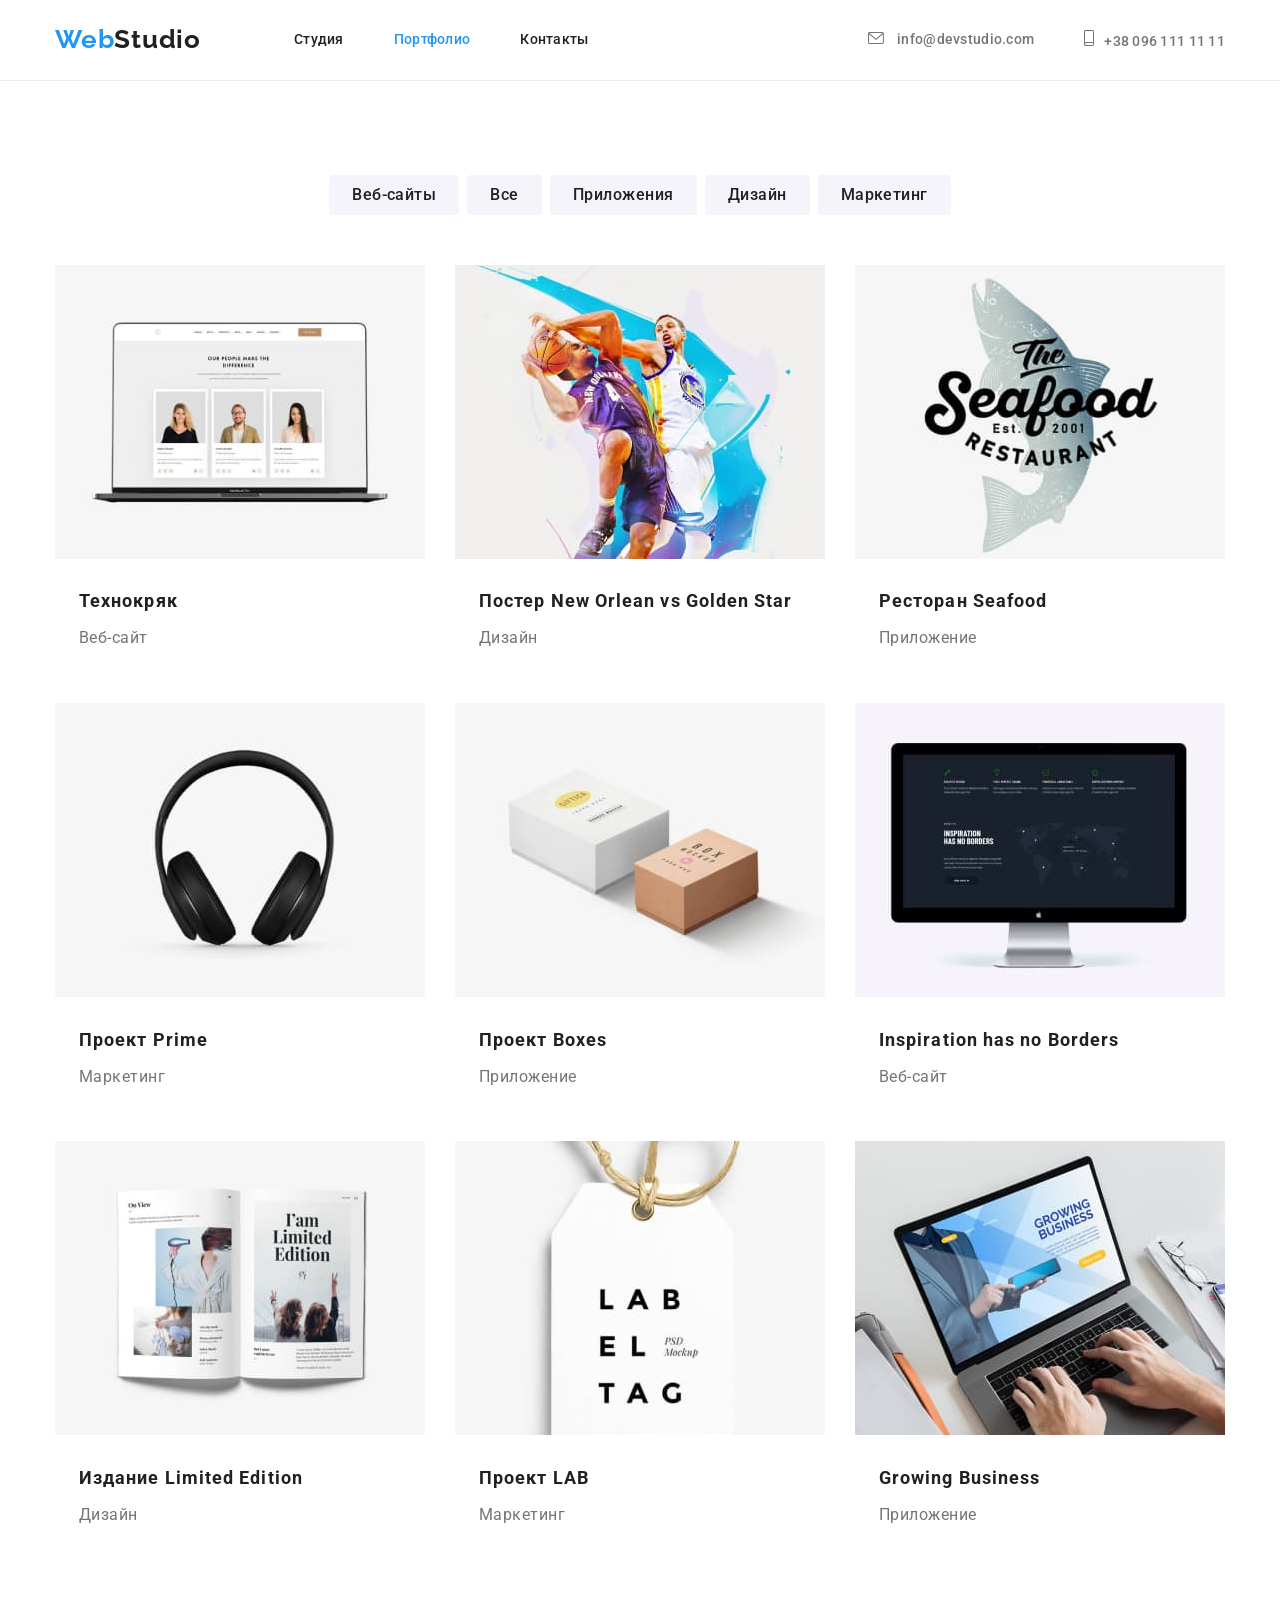
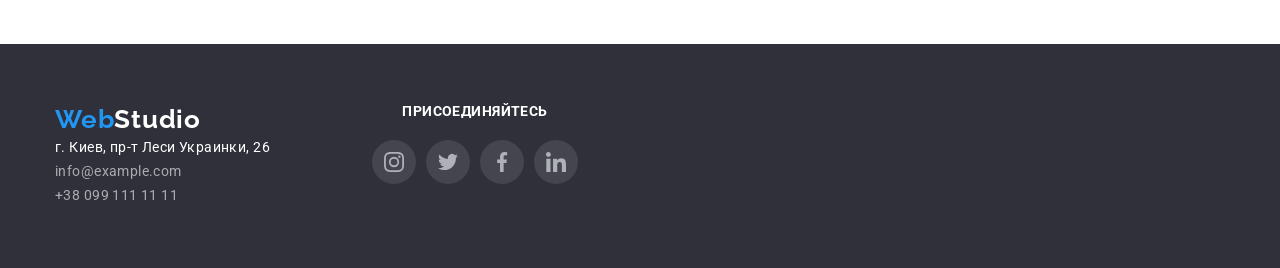
==== commit 7ff59102: "site-contact updated" ====
--- a/portfolio.html
+++ b/portfolio.html
@@ -41,9 +41,8 @@
           <li class="item">
             <a href="tel:+380961111111" class="link">
               <svg class="icon" width="10" height="16">
-                <use href="./images/sprite.svg#smartphone"></use>
-              </svg>
-              +38 096 111 11 11</a
+                <use href="./images/sprite.svg#smartphone"></use></svg
+              >+38 096 111 11 11</a
             >
           </li>
         </ul>
